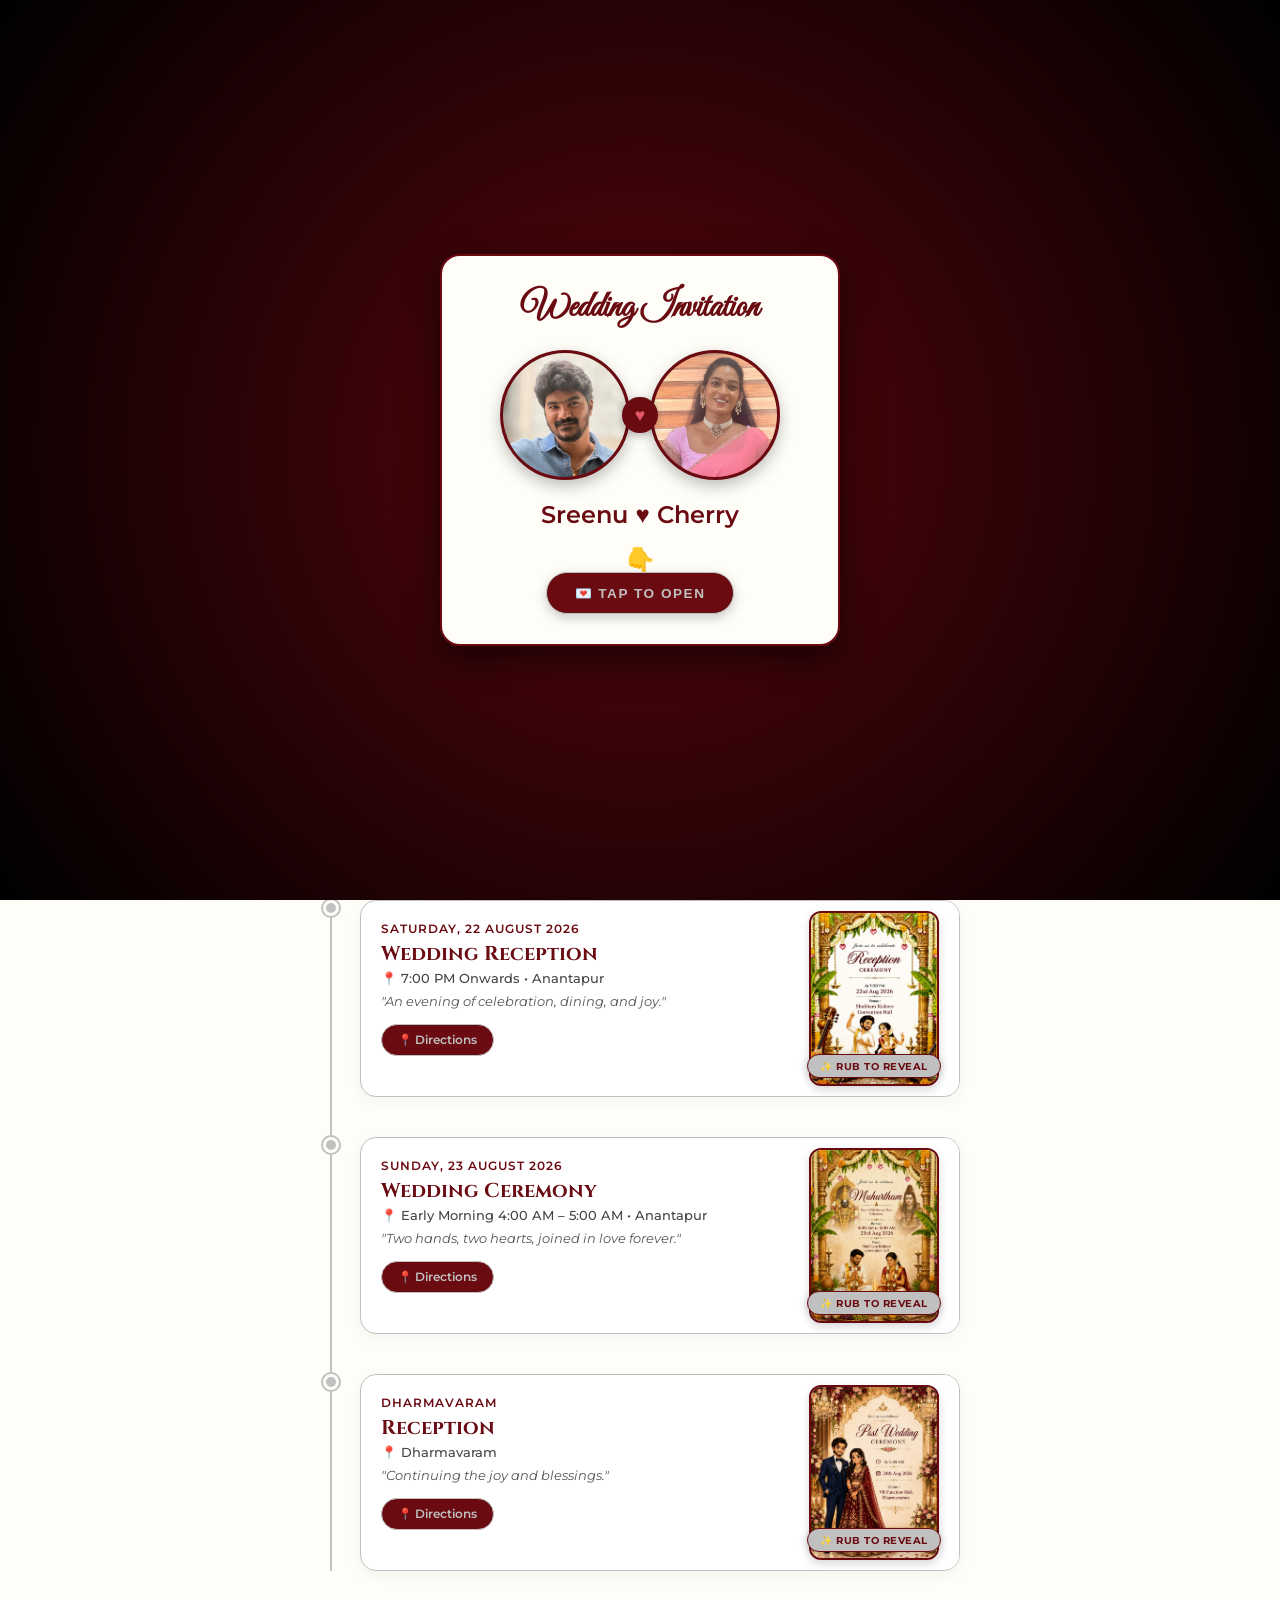
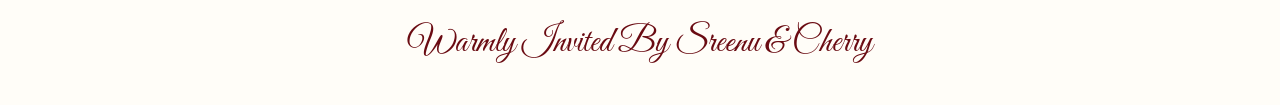
==== index-v2.html @ e28daeb9 "Rename index.html to index-v2.html" ====
<!DOCTYPE html>
<html lang="en">
<head>
    <meta charset="UTF-8">
    <meta name="viewport" content="width=device-width, initial-scale=1.0, maximum-scale=1.0, user-scalable=no">
    <title>Sreenu & Cherry | Wedding Celebration</title>
    
    <!-- Google Fonts for Luxury Aesthetic -->
    <link href="https://fonts.googleapis.com/css2?family=Cinzel:wght@500;600;700&family=Great+Vibes&family=Montserrat:wght@300;400;500;600&display=swap" rel="stylesheet">
    
    <style>
        :root {
            /* LUXURY PALETTE: Maroon, Silver, Ivory */
            --royal-maroon: #6A0B12;
            --main-accent: #C0C0C0; /* Polished Silver */
            --main-accent-dark: #A9A9A9; /* Darker Silver */
            --accent-light: #E0E0E0; /* Light silver highlights */
            --cream: #FFFDF8; /* Warm backdrop */
            --text-dark: #222222;
            --text-muted: #555555;
            --white: #ffffff;
        }

        * {
            box-sizing: border-box;
            margin: 0;
            padding: 0;
            -webkit-tap-highlight-color: transparent;
        }

        body {
            font-family: 'Montserrat', sans-serif;
            background-color: var(--cream);
            color: var(--text-dark);
            overflow-x: hidden;
        }

        /* Prevent background scroll when modal is active */
        body.modal-open {
            overflow: hidden !important;
            touch-action: none;
        }

        /* --- Falling Petals --- */
        .petals-container {
            position: fixed;
            top: 0; left: 0; width: 100%; height: 100%;
            pointer-events: none; z-index: 99; overflow: hidden;
        }

        .petal {
            position: absolute;
            background: linear-gradient(135deg, #ffb7c5, #e05275);
            border-radius: 150% 0 150% 0;
            opacity: 0.7;
            animation: animate-petal 7s linear infinite;
        }

        @keyframes animate-petal {
            0% { top: -10%; transform: translateX(0) rotate(0deg); }
            100% { top: 110%; transform: translateX(100px) rotate(360deg); }
        }

        /* --- Cover Screen --- */
        #cover-screen {
            position: fixed;
            top: 0; left: 0; width: 100vw; height: 100vh;
            background: radial-gradient(circle, #58060c 0%, #000000 100%);
            display: flex; flex-direction: column; justify-content: center; align-items: center;
            z-index: 1000; color: var(--main-accent);
            transition: transform 0.8s ease-in-out, opacity 0.8s ease-in-out;
            padding: 20px;
        }

        .envelope-card {
            background: var(--cream);
            border: 2px solid var(--royal-maroon);
            border-radius: 20px;
            padding: 30px 20px;
            width: 92%; max-width: 400px;
            box-shadow: 0 12px 35px rgba(0,0,0,0.6);
            display: flex; flex-direction: column; align-items: center;
            text-align: center;
        }

        /* Couple Photo Display Frame */
        .couple-photos-container {
            display: flex;
            align-items: center;
            justify-content: center;
            gap: 8px;
            margin: 20px 0;
            position: relative;
        }

        .photo-frame {
            width: 130px;
            height: 130px;
            border-radius: 50%;
            border: 3px solid var(--royal-maroon);
            overflow: hidden;
            box-shadow: 0 6px 15px rgba(0,0,0,0.25);
            background: var(--royal-maroon);
            display: flex;
            justify-content: center;
            align-items: center;
            text-align: center;
            color: #ffffff !important;
            font-weight: 600;
            font-size: 1.1rem;
            line-height: 1.2;
            word-break: break-word;
        }

        .photo-frame img {
            width: 100%;
            height: 100%;
            object-fit: cover;
            color: #ffffff;
            text-align: center;
            line-height: 124px;
            font-size: 1.1rem;
            font-weight: 600;
        }

        .photo-frame img.groom-img {
            object-position: center top !important;
            transform: scale(1.10);
        }

        .photo-frame img.bride-img {
            object-position: center top !important;
        }

        /* Fallback text styling when image fails to load */
        .frame-placeholder {
            color: #ffffff;
            font-size: 1.15rem;
            font-weight: 600;
            width: 100%;
            text-align: center;
        }

        /* Love Heart Badge */
        .heart-badge {
            width: 36px;
            height: 36px;
            background: var(--royal-maroon);
            border: 2px solid var(--royal-maroon);
            border-radius: 50%;
            display: flex;
            justify-content: center;
            align-items: center;
            color: #E25865;
            font-size: 1.1rem;
            margin: 0 -16px;
            z-index: 2;
            box-shadow: 0 2px 8px rgba(0,0,0,0.3);
        }

        /* --- Bouncing Hand Pointer --- */
        .hand-pointer {
            font-size: 1.6rem;
            margin-top: 10px;
            margin-bottom: -4px;
            animation: bounce 1.2s infinite ease-in-out;
            user-select: none;
        }

        @keyframes bounce {
            0%, 100% {
                transform: translateY(0);
            }
            50% {
                transform: translateY(6px);
            }
        }

        .tap-btn {
            background: var(--royal-maroon); 
            color: var(--main-accent);
            border: 1px solid var(--main-accent); 
            padding: 12px 28px;
            font-size: 0.85rem; font-weight: 600; border-radius: 25px;
            letter-spacing: 1.5px; text-transform: uppercase;
            cursor: pointer;
            box-shadow: 0 4px 12px rgba(0,0,0,0.2);
        }

        /* Music Floating Control Button */
        .music-btn {
            position: fixed;
            bottom: 20px;
            right: 20px;
            width: 45px;
            height: 45px;
            background: var(--royal-maroon);
            border: 2px solid var(--main-accent);
            border-radius: 50%;
            color: var(--main-accent);
            font-size: 1.2rem;
            display: flex;
            justify-content: center;
            align-items: center;
            cursor: pointer;
            z-index: 900;
            box-shadow: 0 4px 12px rgba(0,0,0,0.3);
        }

        /* --- Main Layout --- */
        .container {
            width: 100%; max-width: 680px; margin: 0 auto; padding: 40px 20px;
        }

        .header-section { text-align: center; margin-bottom: 30px; }
        .sub-title { font-size: 0.75rem; letter-spacing: 3px; text-transform: uppercase; color: var(--royal-maroon); margin-bottom: 10px; font-weight: 600; }
        .main-heading { font-family: 'Cinzel', serif; font-size: 1.6rem; color: var(--royal-maroon); letter-spacing: 1px; }

        .couple-card {
            background: var(--white); 
            border: 1px solid var(--main-accent-dark); 
            border-radius: 16px;
            padding: 30px 20px; text-align: center; box-shadow: 0 4px 15px rgba(0,0,0,0.03);
            margin-bottom: 30px;
        }

        .couple-names h2 { font-family: 'Great Vibes', cursive; font-size: 3.5rem; color: var(--royal-maroon); line-height: 1; }
        .parent-subtext { font-size: 0.8rem; color: var(--text-muted); margin: 6px 0 15px; }
        .ampersand { font-family: 'Cinzel', serif; font-size: 1.4rem; color: var(--main-accent-dark); font-weight: 700; margin: 5px 0; }

        /* --- Countdown --- */
        .countdown-banner {
            background: var(--royal-maroon); 
            color: var(--white);
            padding: 20px; border-radius: 14px; text-align: center;
            border: 1px solid var(--main-accent); margin-bottom: 40px;
        }
        .countdown-title { font-size: 0.75rem; letter-spacing: 2px; text-transform: uppercase; margin-bottom: 12px; color: var(--accent-light); }
        .timer { display: flex; justify-content: space-around; max-width: 360px; margin: 0 auto; }
        .timer-num { font-family: 'Cinzel', serif; font-size: 1.6rem; font-weight: 700; color: var(--main-accent); }
        .timer-label { font-size: 0.65rem; text-transform: uppercase; opacity: 0.8; }

        /* --- Timeline & Interactive Cards Section --- */
        .section-title-wrap { text-align: center; margin-bottom: 35px; }
        .section-title { font-family: 'Cinzel', serif; font-size: 1.4rem; color: var(--royal-maroon); }

        .timeline { position: relative; padding-left: 28px; border-left: 2px solid var(--main-accent); margin-left: 10px; }
        .timeline-item { position: relative; margin-bottom: 40px; }

        .timeline-node {
            position: absolute; left: -37px; top: 0;
            width: 16px; height: 16px; border-radius: 50%;
            background: var(--main-accent); border: 3px solid var(--cream);
            box-shadow: 0 0 0 2px var(--main-accent);
        }

        .event-card-container {
            display: flex; flex-direction: column-reverse; background: var(--white);
            border: 1px solid var(--main-accent); border-radius: 16px; overflow: hidden;
            box-shadow: 0 4px 15px rgba(0,0,0,0.04);
        }

        @media (min-width: 550px) {
            .event-card-container { flex-direction: row; }
        }

        .event-info { padding: 20px; flex: 1; }
        .event-date { font-size: 0.75rem; font-weight: 600; text-transform: uppercase; color: var(--royal-maroon); letter-spacing: 1px; }
        .event-title { font-family: 'Cinzel', serif; font-size: 1.25rem; color: var(--royal-maroon); margin: 4px 0; }
        .event-venue { font-size: 0.8rem; color: #444; margin-bottom: 8px; font-weight: 500; }
        .event-desc { font-size: 0.8rem; color: var(--text-muted); font-style: italic; margin-bottom: 15px; }

        .btn-group { display: flex; gap: 8px; flex-wrap: wrap; }

        .action-btn {
            display: inline-flex; align-items: center; gap: 4px;
            font-size: 0.72rem; font-weight: 600; padding: 8px 16px;
            border-radius: 20px; text-decoration: none; transition: all 0.2s;
        }

        .btn-map { background: var(--royal-maroon); color: var(--main-accent); border: 1px solid var(--main-accent); }

        /* Card Preview Side Block */
        .card-preview-wrap {
            width: 100%; height: 210px; position: relative;
            background: var(--white); display: flex; justify-content: center; align-items: center;
            user-select: none; cursor: pointer; padding: 10px;
        }

        @media (min-width: 550px) {
            .card-preview-wrap { width: 170px; height: auto; }
        }

        .art-card-thumb {
            width: 130px; height: 175px; border-radius: 12px;
            border: 2px solid var(--royal-maroon); box-shadow: 0 4px 10px rgba(0,0,0,0.15);
            position: relative; overflow: hidden; display: flex;
            justify-content: center; align-items: center;
        }

        .art-card-thumb img {
            width: 100%; height: 100%; object-fit: cover; display: block;
        }

        .rub-tag {
            position: absolute; bottom: 18px; font-size: 0.62rem;
            font-weight: 700; background: var(--main-accent);
            color: var(--royal-maroon); padding: 5px 12px; border-radius: 12px;
            letter-spacing: 0.5px; text-transform: uppercase; border: 1px solid var(--royal-maroon);
            box-shadow: 0 2px 8px rgba(0,0,0,0.2);
        }

        /* --- Fullscreen Pop-up Modal for Scratching --- */
        .modal-overlay {
            position: fixed; top: 0; left: 0; width: 100vw; height: 100vh;
            background: rgba(0, 0, 0, 0.88); backdrop-filter: blur(6px);
            z-index: 2000; display: none; justify-content: center; align-items: center;
            flex-direction: column; touch-action: none;
        }

        .modal-overlay.active { display: flex; }

        .close-modal-btn {
            position: absolute; top: 25px; right: 25px;
            width: 42px; height: 42px; background: var(--white);
            color: #000; border-radius: 50%; display: flex;
            justify-content: center; align-items: center;
            font-size: 1.4rem; font-weight: bold; cursor: pointer;
            box-shadow: 0 4px 12px rgba(0,0,0,0.4); z-index: 2010;
        }

        .scratch-modal-box {
            position: relative; width: 300px; height: 420px;
            border-radius: 16px; 
            border: 3px solid var(--main-accent);
            overflow: hidden; box-shadow: 0 10px 30px rgba(0,0,0,0.5);
            background: var(--white);
            touch-action: none;
        }

        .reveal-image-container {
            width: 100%; height: 100%; position: absolute; top: 0; left: 0;
            background: var(--white);
        }

        .reveal-image {
            width: 100%; height: 100%; object-fit: contain; display: block; background: var(--white);
        }

        .modal-scratch-canvas {
            position: absolute; top: 0; left: 0; width: 100%; height: 100%;
            cursor: pointer; z-index: 5;
            touch-action: none;
            transition: opacity 0.5s ease;
        }

        .modal-instruction {
            color: var(--white); font-size: 0.85rem; letter-spacing: 1px;
            margin-top: 15px; text-transform: uppercase; font-weight: 500;
        }

        footer { text-align: center; margin-top: 50px; font-family: 'Great Vibes', cursive; font-size: 2.2rem; color: var(--royal-maroon); }
    </style>
</head>
<body>

    <!-- Looping Audio Player -->
    <audio id="bg-music" loop preload="auto">
        <source src="images/adara-song.mp3" type="audio/mpeg">
    </audio>

    <!-- Music Toggle Button -->
    <button class="music-btn" id="music-toggle" onclick="toggleMusic()">🎵</button>

    <div class="petals-container" id="petals"></div>

    <!-- Cover Screen -->
    <div id="cover-screen">
        <div class="envelope-card">
            <h2 style="font-family: 'Great Vibes', cursive; font-size: 2.20rem; color: var(--royal-maroon);">Wedding Invitation</h2>
            
            <!-- Couple Photos Frame -->
            <div class="couple-photos-container">
                <div class="photo-frame" id="groom-frame">
                    <img class="groom-img" src="images/groom-photo1.jpeg" alt="Sreenu" onerror="handleImgError(this, 'Sreenu')">
                </div>
                <div class="heart-badge">♥</div>
                <div class="photo-frame" id="bride-frame">
                    <img class="bride-img" src="images/bride-photo.jpg" alt="Cherry" onerror="handleImgError(this, 'Cherry')">
                </div>
            </div>

            <p style="font-size: 1.50rem; font-weight: 600; color: var(--royal-maroon); margin-bottom: 6px;">Sreenu ♥ Cherry</p>
            
            <!-- Bouncing Hand Symbol Pointer -->
            <div class="hand-pointer">👇</div>
            <button class="tap-btn" onclick="openInvitation()">💌 Tap To Open</button>
        </div>
    </div>

    <!-- Main Content Container -->
    <div class="container">
        <div class="header-section">
            <p class="sub-title">Together With Our Families</p>
            <h1 class="main-heading">Request The Honor Of Your Presence</h1>
        </div>

        <!-- Couple Banner -->
        <div class="couple-card">
            <div class="couple-names">
                <h2>B. Sreenivasulu</h2>
                <p class="parent-subtext">S/o B. Ramanjulu & B. LakshmiDevi</p>
                <div class="ampersand">&</div>
                <h2>K. Charitha</h2>
                <p class="parent-subtext">D/o K. L. Narayana & K. Padmavati</p>
            </div>
        </div>

        <!-- Countdown Banner -->
        <div class="countdown-banner">
            <div class="countdown-title" id="timer-title">Counting Down To Muhurtham</div>
            <div class="timer">
                <div><div class="timer-num" id="days">00</div><div class="timer-label">Days</div></div>
                <div><div class="timer-num" id="hours">00</div><div class="timer-label">Hours</div></div>
                <div><div class="timer-num" id="mins">00</div><div class="timer-label">Mins</div></div>
                <div><div class="timer-num" id="secs">00</div><div class="timer-label">Secs</div></div>
            </div>
        </div>

        <div class="section-title-wrap">
            <h2 class="section-title">The Festivities</h2>
        </div>

        <!-- Timeline Section -->
        <div class="timeline">

            <!-- EVENT 1: HALDI (Dharmavaram) -->
            <div class="timeline-item">
                <div class="timeline-node"></div>
                <div class="event-card-container">
                    <div class="event-info">
                        <div class="event-date">Saturday, 22 August 2026</div>
                        <h3 class="event-title">Haldi Ceremony</h3>
                        <div class="event-venue">📍 9:00 AM Onwards • Dharmavaram</div>
                        <p class="event-desc">"Turmeric, laughter, and the very first blessings."</p>
                    </div>
                    <div class="card-preview-wrap" onclick="openScratchModal('haldi')">
                        <div class="art-card-thumb">
                            <img src="images/haldi-reveal.jpeg" alt="Haldi Ceremony">
                        </div>
                        <div class="rub-tag">✨ Rub To Reveal</div>
                    </div>
                </div>
            </div>

            <!-- EVENT 2: RECEPTION (ANANTAPUR) -->
            <div class="timeline-item">
                <div class="timeline-node"></div>
                <div class="event-card-container">
                    <div class="event-info">
                        <div class="event-date">Saturday, 22 August 2026</div>
                        <h3 class="event-title">Wedding Reception</h3>
                        <div class="event-venue">📍 7:00 PM Onwards • Anantapur</div>
                        <p class="event-desc">"An evening of celebration, dining, and joy."</p>
                        <div class="btn-group">
                            <a href="https://maps.app.goo.gl/wDfPxHQPte7LLno77" target="_blank" class="action-btn btn-map">📍 Directions</a>
                        </div>
                    </div>
                    <div class="card-preview-wrap" onclick="openScratchModal('reception')">
                        <div class="art-card-thumb">
                            <img src="images/reception-reveal.jpeg" alt="Wedding Reception">
                        </div>
                        <div class="rub-tag">✨ Rub To Reveal</div>
                    </div>
                </div>
            </div>

            <!-- EVENT 3: MUHURTHAM -->
            <div class="timeline-item">
                <div class="timeline-node"></div>
                <div class="event-card-container">
                    <div class="event-info">
                        <div class="event-date">Sunday, 23 August 2026</div>
                        <h3 class="event-title">Wedding Ceremony</h3>
                        <div class="event-venue">📍 Early Morning 4:00 AM – 5:00 AM • Anantapur</div>
                        <p class="event-desc">"Two hands, two hearts, joined in love forever."</p>
                        <div class="btn-group">
                            <a href="https://maps.app.goo.gl/wDfPxHQPte7LLno77" target="_blank" class="action-btn btn-map">📍 Directions</a>
                        </div>
                    </div>
                    <div class="card-preview-wrap" onclick="openScratchModal('muhurtham')">
                        <div class="art-card-thumb">
                            <img src="images/muhurtham-reveal.jpeg" alt="Muhurtham">
                        </div>
                        <div class="rub-tag">✨ Rub To Reveal</div>
                    </div>
                </div>
            </div>

            <!-- EVENT 4: DHARMAVARAM RECEPTION -->
            <div class="timeline-item">
                <div class="timeline-node"></div>
                <div class="event-card-container">
                    <div class="event-info">
                        <div class="event-date">Dharmavaram</div>
                        <h3 class="event-title">Reception</h3>
                        <div class="event-venue">📍 Dharmavaram</div>
                        <p class="event-desc">"Continuing the joy and blessings."</p>
                        <div class="btn-group">
                            <a href="https://maps.app.goo.gl/dJzmkvnq5mUEw2gPA" target="_blank" class="action-btn btn-map">📍 Directions</a>
                        </div>
                    </div>
                    <div class="card-preview-wrap" onclick="openScratchModal('reception2')">
                        <div class="art-card-thumb">
                            <img src="images/reception-reveal2.jpeg" alt="Dharmavaram Reception">
                        </div>
                        <div class="rub-tag">✨ Rub To Reveal</div>
                    </div>
                </div>
            </div>

        </div>

        <footer>
            Warmly Invited By Sreenu & Cherry
        </footer>
    </div>

    <!-- Scratch Pop-up Overlay Modal -->
    <div class="modal-overlay" id="scratch-modal">
        <div class="close-modal-btn" onclick="closeScratchModal()">✕</div>
        <div class="scratch-modal-box">
            <!-- Full Inside Revealed Image -->
            <div class="reveal-image-container">
                <img id="reveal-img-src" class="reveal-image" src="" alt="Revealed Event Card">
            </div>
            <!-- Scratch Canvas Top Layer -->
            <canvas id="modal-canvas" class="modal-scratch-canvas" width="300" height="420"></canvas>
        </div>
        <div class="modal-instruction">👈 Rub screen to reveal event image 👉</div>
    </div>

    <script>
        /* --- Image Fallback Handler --- */
        function handleImgError(img, textName) {
            const parent = img.parentElement;
            img.remove();
            parent.innerHTML = `<span class="frame-placeholder">${textName}</span>`;
        }

        /* --- Music Controller --- */
        const audio = document.getElementById('bg-music');
        const musicBtn = document.getElementById('music-toggle');
        let isPlaying = false;

        function openInvitation() {
            const cover = document.getElementById('cover-screen');
            cover.style.transform = 'translateY(-100%)';
            cover.style.opacity = '0';
            setTimeout(() => { cover.style.display = 'none'; }, 800);

            playAudio();
        }

        function playAudio() {
            audio.play().then(() => {
                isPlaying = true;
                musicBtn.innerText = '🎵';
            }).catch(err => console.log('Audio autoplay blocked: ', err));
        }

        function toggleMusic() {
            if (isPlaying) {
                audio.pause();
                isPlaying = false;
                musicBtn.innerText = '🔇';
            } else {
                audio.play();
                isPlaying = true;
                musicBtn.innerText = '🎵';
            }
        }

        /* --- Dynamic Countdown / Countup --- */
        const weddingTargetDate = new Date("August 23, 2026 06:00:00").getTime();
        setInterval(function() {
            const now = new Date().getTime();
            let diff = weddingTargetDate - now;
            const timerTitle = document.getElementById("timer-title");

            if (diff <= 0) {
                timerTitle.innerText = "Been Together Since";
                diff = Math.abs(diff);
            } else {
                timerTitle.innerText = "Counting Down To Muhurtham";
            }

            document.getElementById("days").innerText = Math.floor(diff / (1000 * 60 * 60 * 24)).toString().padStart(2, '0');
            document.getElementById("hours").innerText = Math.floor((diff % (1000 * 60 * 60 * 24)) / (1000 * 60 * 60)).toString().padStart(2, '0');
            document.getElementById("mins").innerText = Math.floor((diff % (1000 * 60 * 60)) / (1000 * 60)).toString().padStart(2, '0');
            document.getElementById("secs").innerText = Math.floor((diff % (1000 * 60)) / 1000).toString().padStart(2, '0');
        }, 1000);

        /* --- Falling Petals --- */
        const petalsContainer = document.getElementById('petals');
        for (let i = 0; i < 35; i++) {
            const petal = document.createElement('div');
            petal.className = 'petal';
            petal.style.left = Math.random() * 100 + '%';
            petal.style.width = (Math.random() * 8 + 8) + 'px';
            petal.style.height = (Math.random() * 8 + 8) + 'px';
            petal.style.animationDuration = (Math.random() * 4 + 4) + 's';
            petal.style.animationDelay = (Math.random() * 4) + 's';
            petalsContainer.appendChild(petal);
        }

        /* --- Scratch Modal Logic --- */
        const modal = document.getElementById('scratch-modal');
        const modalCanvas = document.getElementById('modal-canvas');
        const ctx = modalCanvas.getContext('2d');
        let isDrawing = false;
        let scratchCount = 0;

        const eventData = {
            'haldi': {
                img: 'images/haldi-reveal.jpeg',
                scratchColor: '#A9A9A9'
            },
            'reception': {
                img: 'images/reception-reveal.jpeg',
                scratchColor: '#A9A9A9'
            },
            'muhurtham': {
                img: 'images/muhurtham-reveal.jpeg',
                scratchColor: '#A9A9A9'
            },
            'reception2': {
                img: 'images/reception-reveal2.jpeg',
                scratchColor: '#A9A9A9'
            }
        };

        function openScratchModal(eventType) {
            const data = eventData[eventType];
            if (!data) return;

            document.body.classList.add('modal-open');
            scratchCount = 0;

            const imgElem = document.getElementById('reveal-img-src');
            imgElem.src = data.img;

            modalCanvas.style.opacity = '1';
            ctx.globalCompositeOperation = 'source-over';
            ctx.fillStyle = data.scratchColor;
            ctx.fillRect(0, 0, modalCanvas.width, modalCanvas.height);

            modal.classList.add('active');
        }

        function closeScratchModal() {
            modal.classList.remove('active');
            document.body.classList.remove('modal-open');
        }

        function autoReveal() {
            ctx.clearRect(0, 0, modalCanvas.width, modalCanvas.height);
        }

        function scratch(e) {
            if (!isDrawing) return;
            
            if (e.cancelable) e.preventDefault();

            const rect = modalCanvas.getBoundingClientRect();
            const clientX = e.touches ? e.touches[0].clientX : e.clientX;
            const clientY = e.touches ? e.touches[0].clientY : e.clientY;

            const scaleX = modalCanvas.width / rect.width;
            const scaleY = modalCanvas.height / rect.height;

            const x = (clientX - rect.left) * scaleX;
            const y = (clientY - rect.top) * scaleY;

            ctx.globalCompositeOperation = 'destination-out';
            ctx.beginPath();
            ctx.arc(x, y, 28, 0, Math.PI * 2, false);
            ctx.fill();

            scratchCount++;
            
            if (scratchCount >= 2) {
                autoReveal();
            }
        }

        // Mouse Events
        modalCanvas.addEventListener('mousedown', (e) => { isDrawing = true; scratch(e); });
        modalCanvas.addEventListener('mousemove', scratch);
        window.addEventListener('mouseup', () => { isDrawing = false; });

        // Touch Events for Mobile
        modalCanvas.addEventListener('touchstart', (e) => { 
            isDrawing = true; 
            if (e.cancelable) e.preventDefault();
            scratch(e); 
        }, { passive: false });

        modalCanvas.addEventListener('touchmove', (e) => { 
            if (e.cancelable) e.preventDefault();
            scratch(e); 
        }, { passive: false });

        window.addEventListener('touchend', () => { isDrawing = false; });
    </script>
</body>
</html>
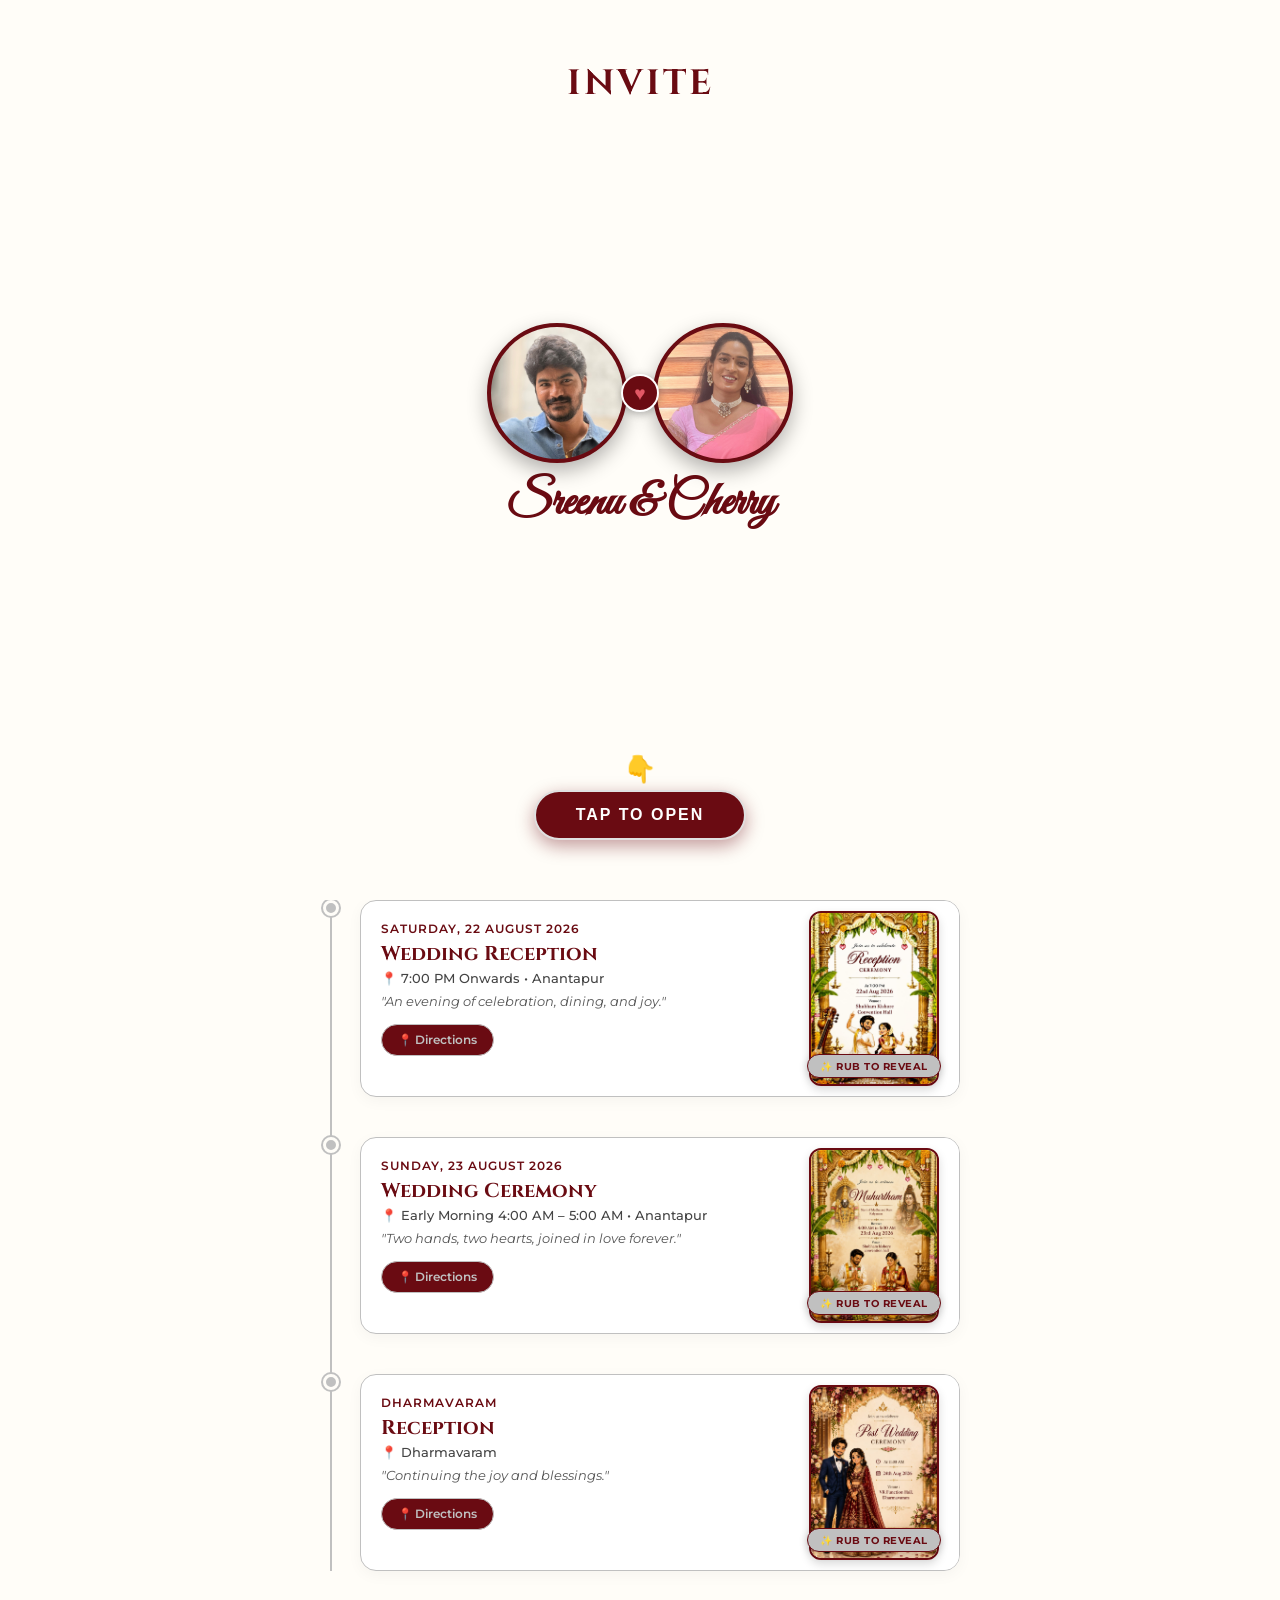
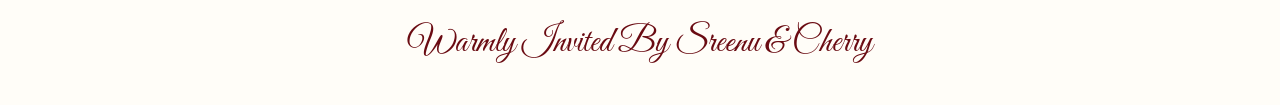
==== commit d9f04c5e: ".." ====
--- a/index-v2.html
+++ b/index-v2.html
@@ -5,7 +5,7 @@
     <meta name="viewport" content="width=device-width, initial-scale=1.0, maximum-scale=1.0, user-scalable=no">
     <title>Sreenu & Cherry | Wedding Celebration</title>
     
-    <!-- Google Fonts for Luxury Aesthetic -->
+    <!-- Google Fonts -->
     <link href="https://fonts.googleapis.com/css2?family=Cinzel:wght@500;600;700&family=Great+Vibes&family=Montserrat:wght@300;400;500;600&display=swap" rel="stylesheet">
     
     <style>
@@ -61,26 +61,26 @@
             100% { top: 110%; transform: translateX(100px) rotate(360deg); }
         }
 
-        /* --- Cover Screen --- */
+        /* --- Custom Traditional Cover Screen --- */
         #cover-screen {
             position: fixed;
             top: 0; left: 0; width: 100vw; height: 100vh;
-            background: radial-gradient(circle, #58060c 0%, #000000 100%);
-            display: flex; flex-direction: column; justify-content: center; align-items: center;
-            z-index: 1000; color: var(--main-accent);
+            background: #fffdf8 url('images/cover-bg.jpg') center/cover no-repeat; /* Fallback frame image */
+            display: flex; flex-direction: column; justify-content: space-between; align-items: center;
+            z-index: 1000; color: var(--royal-maroon);
             transition: transform 0.8s ease-in-out, opacity 0.8s ease-in-out;
-            padding: 20px;
-        }
-
-        .envelope-card {
-            background: var(--cream);
-            border: 2px solid var(--royal-maroon);
-            border-radius: 20px;
-            padding: 30px 20px;
-            width: 92%; max-width: 400px;
-            box-shadow: 0 12px 35px rgba(0,0,0,0.6);
-            display: flex; flex-direction: column; align-items: center;
+            padding: 40px 20px;
             text-align: center;
+        }
+
+        .cover-header-title {
+            font-family: 'Cinzel', serif;
+            font-size: 2.2rem;
+            font-weight: 700;
+            letter-spacing: 3px;
+            color: var(--royal-maroon);
+            text-shadow: 1px 1px 2px rgba(255,255,255,0.8);
+            margin-top: 20px;
         }
 
         /* Couple Photo Display Frame */
@@ -88,18 +88,18 @@
             display: flex;
             align-items: center;
             justify-content: center;
-            gap: 8px;
-            margin: 20px 0;
+            gap: 12px;
+            margin: 10px 0;
             position: relative;
         }
 
         .photo-frame {
-            width: 130px;
-            height: 130px;
+            width: 140px;
+            height: 140px;
             border-radius: 50%;
-            border: 3px solid var(--royal-maroon);
+            border: 4px solid var(--royal-maroon);
             overflow: hidden;
-            box-shadow: 0 6px 15px rgba(0,0,0,0.25);
+            box-shadow: 0 8px 20px rgba(0,0,0,0.3);
             background: var(--royal-maroon);
             display: flex;
             justify-content: center;
@@ -108,19 +108,12 @@
             color: #ffffff !important;
             font-weight: 600;
             font-size: 1.1rem;
-            line-height: 1.2;
-            word-break: break-word;
         }
 
         .photo-frame img {
             width: 100%;
             height: 100%;
             object-fit: cover;
-            color: #ffffff;
-            text-align: center;
-            line-height: 124px;
-            font-size: 1.1rem;
-            font-weight: 600;
         }
 
         .photo-frame img.groom-img {
@@ -132,7 +125,6 @@
             object-position: center top !important;
         }
 
-        /* Fallback text styling when image fails to load */
         .frame-placeholder {
             color: #ffffff;
             font-size: 1.15rem;
@@ -143,48 +135,65 @@
 
         /* Love Heart Badge */
         .heart-badge {
-            width: 36px;
-            height: 36px;
+            width: 38px;
+            height: 38px;
             background: var(--royal-maroon);
-            border: 2px solid var(--royal-maroon);
+            border: 2px solid #ffffff;
             border-radius: 50%;
             display: flex;
             justify-content: center;
             align-items: center;
             color: #E25865;
-            font-size: 1.1rem;
-            margin: 0 -16px;
+            font-size: 1.2rem;
+            margin: 0 -18px;
             z-index: 2;
             box-shadow: 0 2px 8px rgba(0,0,0,0.3);
         }
 
-        /* --- Bouncing Hand Pointer --- */
+        .couple-cover-name {
+            font-family: 'Great Vibes', cursive;
+            font-size: 3rem;
+            font-weight: 600;
+            color: var(--royal-maroon);
+            text-shadow: 1px 1px 2px rgba(255,255,255,0.9);
+            margin: 5px 0 15px;
+        }
+
+        /* Cover Action Button Container */
+        .cover-action-wrap {
+            margin-bottom: 20px;
+            display: flex;
+            flex-direction: column;
+            align-items: center;
+        }
+
+        .tap-btn {
+            background: var(--royal-maroon); 
+            color: var(--white);
+            border: 2px solid #E0E0E0; 
+            padding: 14px 40px;
+            font-size: 1rem; font-weight: 700; border-radius: 30px;
+            letter-spacing: 2px; text-transform: uppercase;
+            cursor: pointer;
+            box-shadow: 0 6px 18px rgba(106, 11, 18, 0.4);
+            transition: transform 0.2s;
+        }
+
+        .tap-btn:active {
+            transform: scale(0.96);
+        }
+
+        /* Bouncing Hand Pointer */
         .hand-pointer {
             font-size: 1.6rem;
-            margin-top: 10px;
-            margin-bottom: -4px;
+            margin-bottom: 6px;
             animation: bounce 1.2s infinite ease-in-out;
             user-select: none;
         }
 
         @keyframes bounce {
-            0%, 100% {
-                transform: translateY(0);
-            }
-            50% {
-                transform: translateY(6px);
-            }
-        }
-
-        .tap-btn {
-            background: var(--royal-maroon); 
-            color: var(--main-accent);
-            border: 1px solid var(--main-accent); 
-            padding: 12px 28px;
-            font-size: 0.85rem; font-weight: 600; border-radius: 25px;
-            letter-spacing: 1.5px; text-transform: uppercase;
-            cursor: pointer;
-            box-shadow: 0 4px 12px rgba(0,0,0,0.2);
+            0%, 100% { transform: translateY(0); }
+            50% { transform: translateY(-6px); }
         }
 
         /* Music Floating Control Button */
@@ -376,10 +385,10 @@
 
     <!-- Cover Screen -->
     <div id="cover-screen">
-        <div class="envelope-card">
-            <h2 style="font-family: 'Great Vibes', cursive; font-size: 2.20rem; color: var(--royal-maroon);">Wedding Invitation</h2>
-            
-            <!-- Couple Photos Frame -->
+        <div class="cover-header-title">INVITE</div>
+        
+        <!-- Couple Photos Frame -->
+        <div>
             <div class="couple-photos-container">
                 <div class="photo-frame" id="groom-frame">
                     <img class="groom-img" src="images/groom-photo1.jpeg" alt="Sreenu" onerror="handleImgError(this, 'Sreenu')">
@@ -389,12 +398,12 @@
                     <img class="bride-img" src="images/bride-photo.jpg" alt="Cherry" onerror="handleImgError(this, 'Cherry')">
                 </div>
             </div>
-
-            <p style="font-size: 1.50rem; font-weight: 600; color: var(--royal-maroon); margin-bottom: 6px;">Sreenu ♥ Cherry</p>
-            
-            <!-- Bouncing Hand Symbol Pointer -->
+            <div class="couple-cover-name">Sreenu & Cherry</div>
+        </div>
+
+        <div class="cover-action-wrap">
             <div class="hand-pointer">👇</div>
-            <button class="tap-btn" onclick="openInvitation()">💌 Tap To Open</button>
+            <button class="tap-btn" onclick="openInvitation()">TAP TO OPEN</button>
         </div>
     </div>
 
